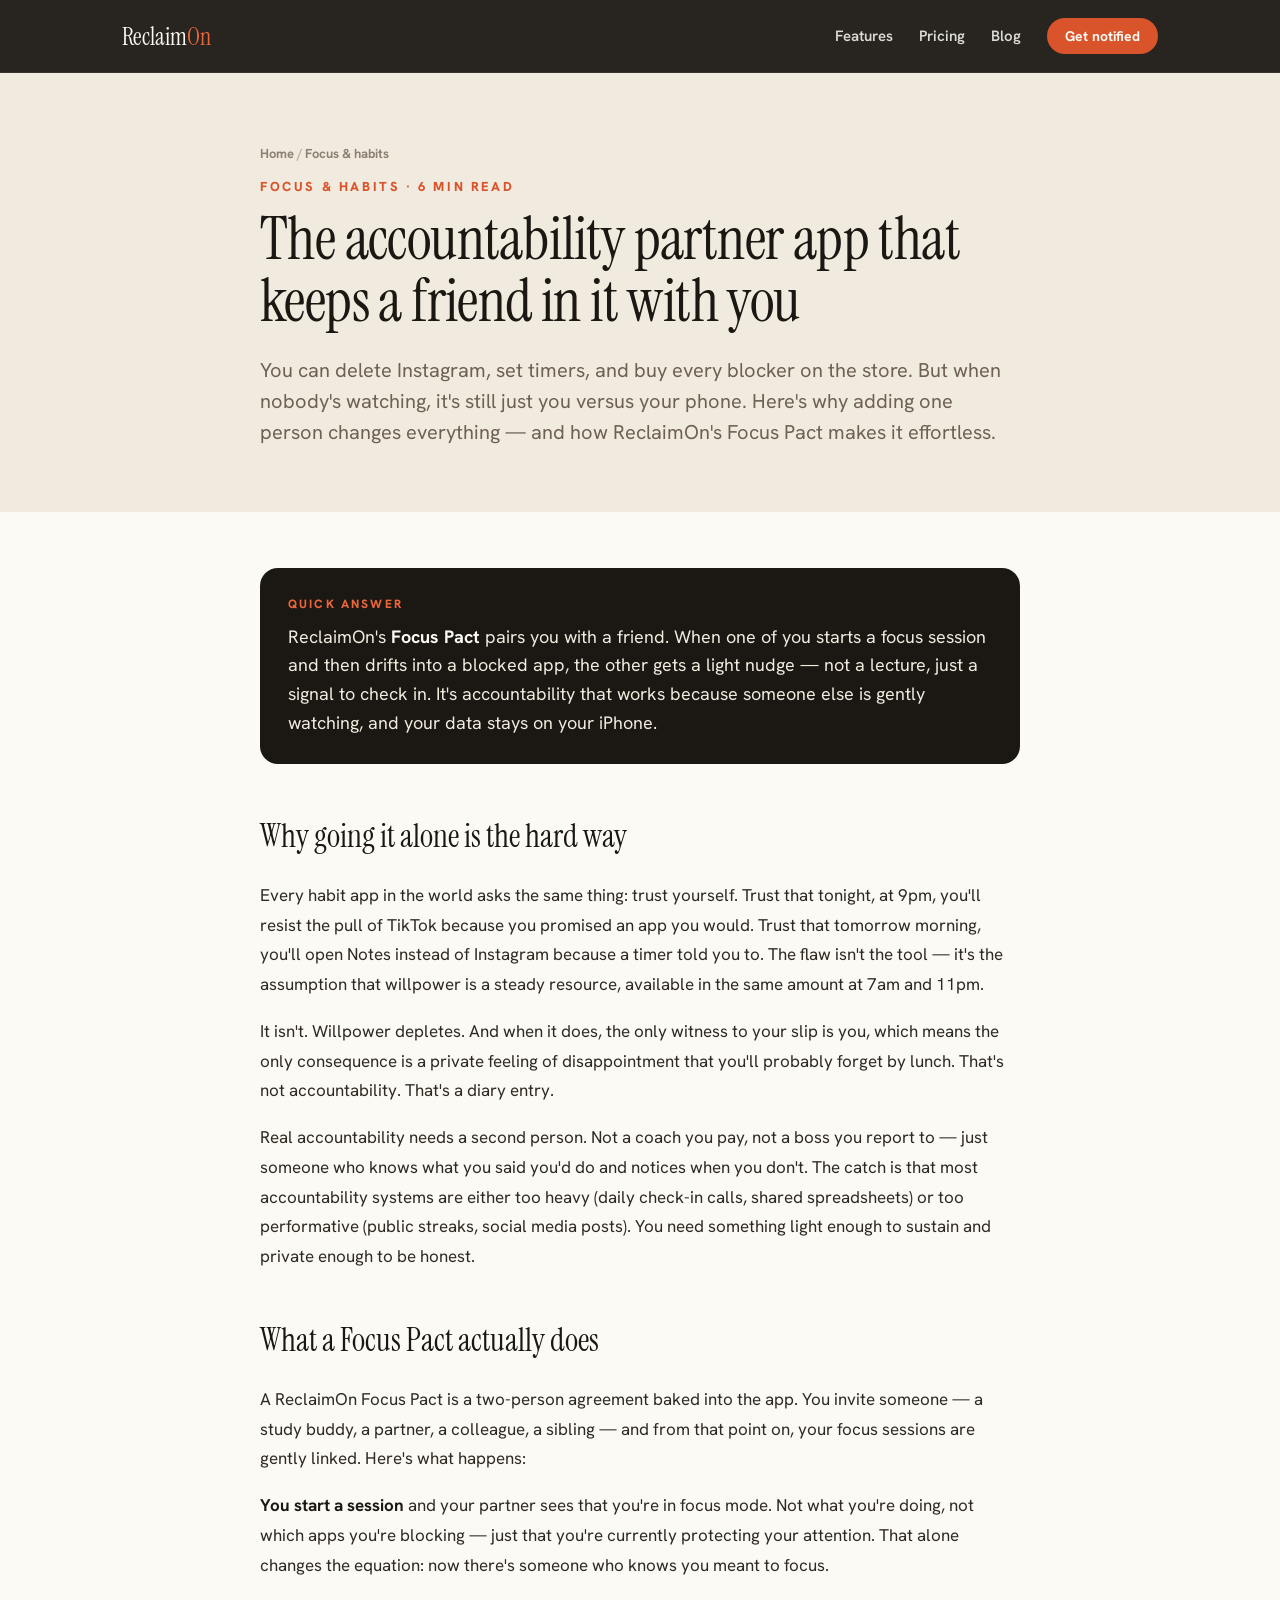
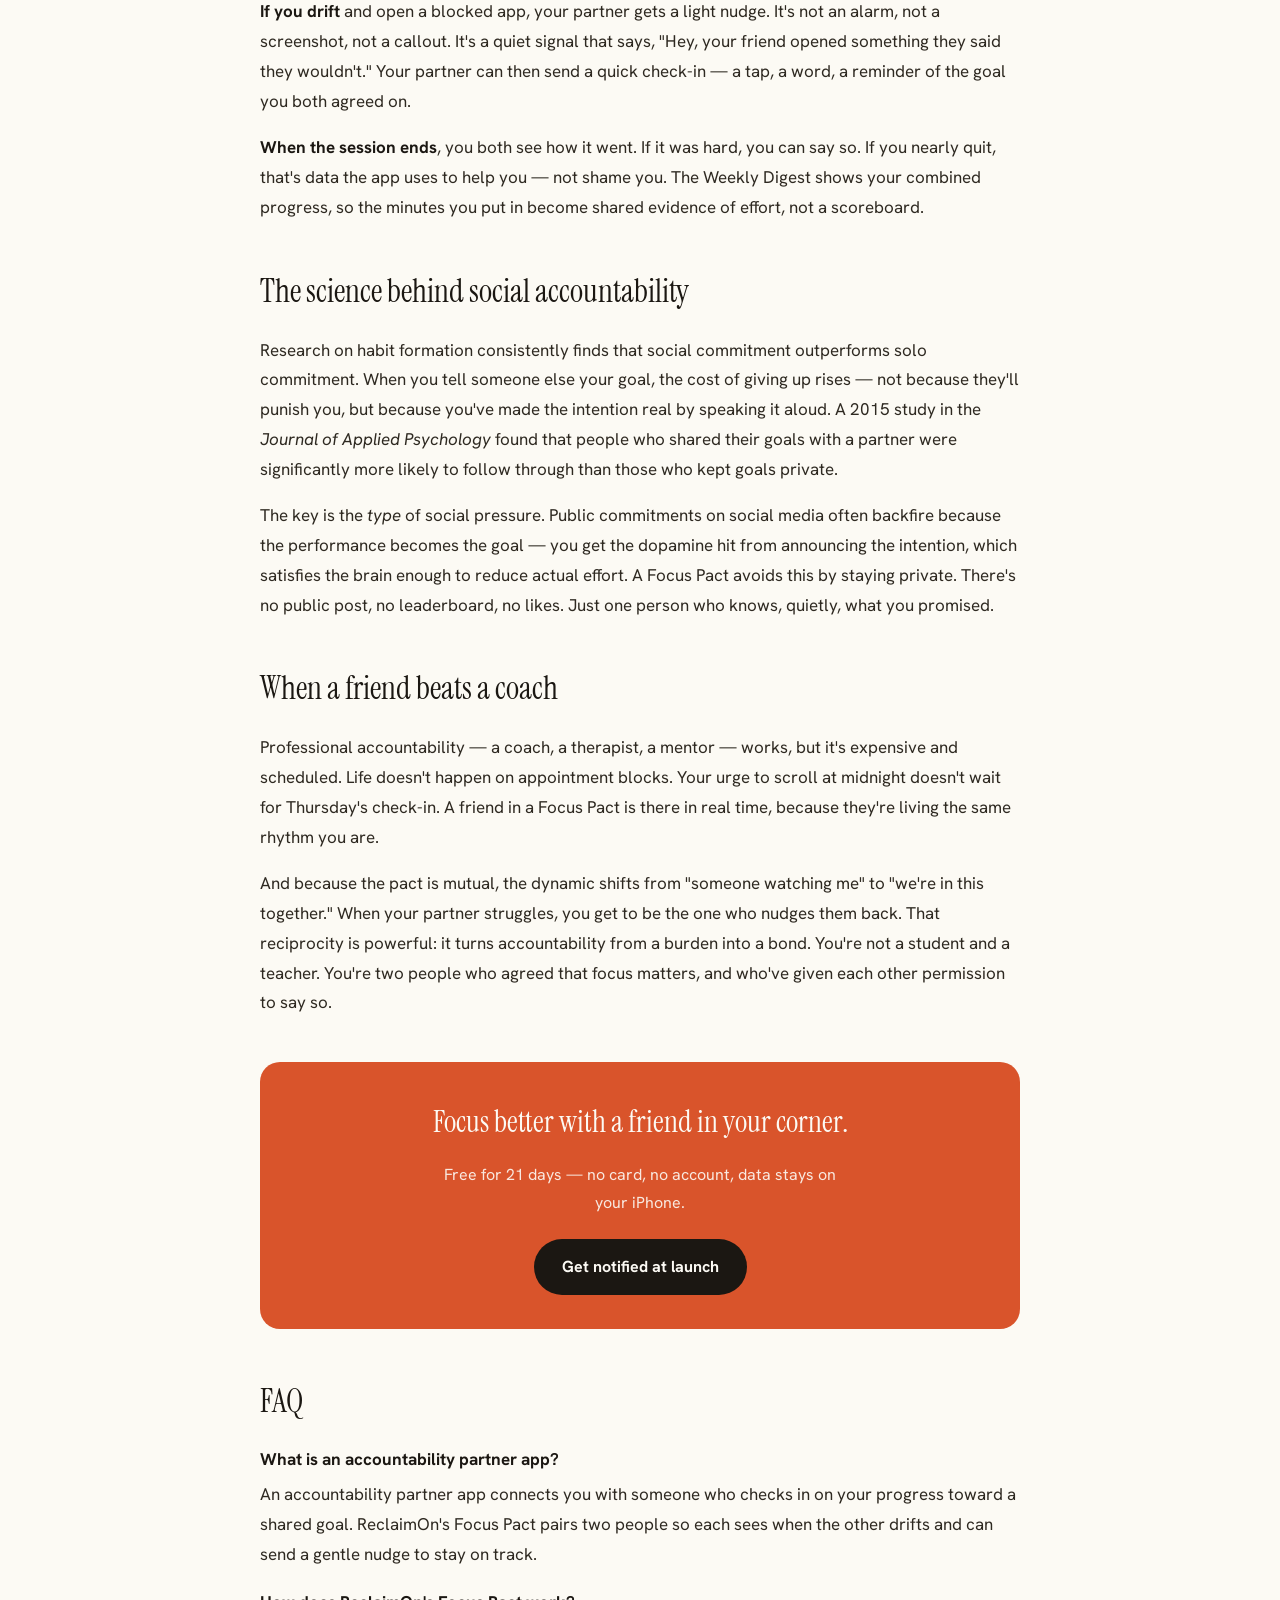
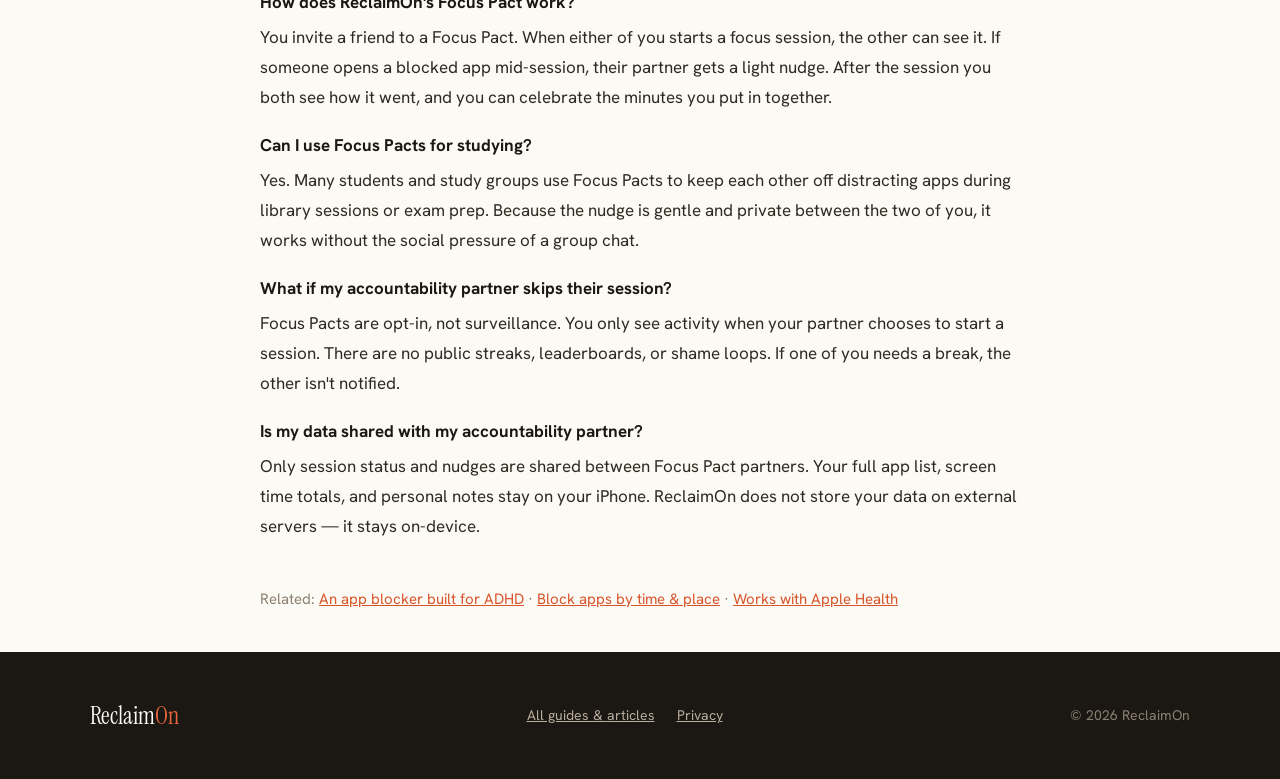
==== accountability-partner-app.html @ 222824d2 "Add accountability article to sitemap" ====
<!doctype html>
<html lang="en">
<head>
<meta charset="utf-8">
<meta name="viewport" content="width=device-width, initial-scale=1">
<meta name="theme-color" content="#D9542B">
<link rel="icon" type="image/png" href="favicon.png">
<meta property="og:image" content="https://www.reclaimon.com/og-image.jpg">
<meta name="twitter:image" content="https://www.reclaimon.com/og-image.jpg">
<title>The Accountability Partner App That Keeps a Friend in It With You | ReclaimOn</title>
<meta name="description" content="Focus Pacts pair you with a friend for real accountability. When one drifts, the other gets a nudge. No judgment, no streaks — just mutual progress that sticks.">
<meta name="keywords" content="accountability partner app, focus with a friend, habit accountability app, study buddy app, focus pact, social accountability">
<link rel="canonical" href="https://www.reclaimon.com/accountability-partner-app">
<meta property="og:title" content="The Accountability Partner App That Keeps a Friend in It With You">
<meta property="og:description" content="Focus Pacts pair you with a friend. When one drifts, the other gets a nudge. Accountability that actually works.">
<meta property="og:type" content="article">
<meta property="og:url" content="https://www.reclaimon.com/accountability-partner-app">
<link rel="preconnect" href="https://fonts.googleapis.com">
<link rel="preconnect" href="https://fonts.gstatic.com" crossorigin>
<link href="https://fonts.googleapis.com/css2?family=Hanken+Grotesk:wght@400;500;600;700;800&family=Instrument+Serif:ital@0;1&display=swap" rel="stylesheet">
<script type="application/ld+json">
{"@context":"https://schema.org","@type":"Article","headline":"The Accountability Partner App That Keeps a Friend in It With You","author":{"@type":"Organization","name":"Ohh Wow Labs"},"publisher":{"@type":"Organization","name":"ReclaimOn"},"datePublished":"2026-08-10","mainEntityOfPage":"https://www.reclaimon.com/accountability-partner-app"}
</script>
<script type="application/ld+json">
{"@context":"https://schema.org","@type":"FAQPage","mainEntity":[{"@type":"Question","name":"What is an accountability partner app?","acceptedAnswer":{"@type":"Answer","text":"An accountability partner app connects you with someone who checks in on your progress toward a shared goal — like studying, working out, or reducing screen time. ReclaimOn's Focus Pact pairs two people so each sees when the other drifts and can send a gentle nudge to stay on track."}},{"@type":"Question","name":"How does ReclaimOn's Focus Pact work?","acceptedAnswer":{"@type":"Answer","text":"You invite a friend, family member, or colleague to a Focus Pact. When either of you starts a focus session, the other can see it. If someone opens a blocked app mid-session, their partner gets a light nudge — not a scolding, just a signal to check in. After the session you both see how it went, and you can celebrate the minutes you put in together."}},{"@type":"Question","name":"Can I use Focus Pacts for studying?","acceptedAnswer":{"@type":"Answer","text":"Yes. Many students and study groups use Focus Pacts to keep each other off distracting apps during library sessions or exam prep. Because the nudge is gentle and private between the two of you, it works without the social pressure of a group chat or study room."}},{"@type":"Question","name":"What if my accountability partner skips their session?","acceptedAnswer":{"@type":"Answer","text":"Focus Pacts are opt-in, not surveillance. You only see activity when your partner chooses to start a session. There are no public streaks, leaderboards, or shame loops — the pact is there to help, not to police. If one of you needs a break, the other isn't notified."}},{"@type":"Question","name":"Is my data shared with my accountability partner?","acceptedAnswer":{"@type":"Answer","text":"Only session status and nudges are shared between Focus Pact partners. Your full app list, screen time totals, and personal notes stay on your iPhone. ReclaimOn does not store your data on external servers — it stays on-device."}}]}
</script>
<style>
  * { box-sizing:border-box; }
  html { scroll-behavior:smooth; }
  body { margin:0; background:#FCFAF4; font-family:"Hanken Grotesk",system-ui,sans-serif; color:#2E2921; -webkit-font-smoothing:antialiased; }
  a { color:#D9542B; }
  a:hover { color:#B23F1C; }
  ::selection { background:#D9542B; color:#FCFAF4; }
</style>
</head>
<body>
<nav style="position:sticky; top:0; z-index:50; background:rgba(27,23,18,.94); backdrop-filter:blur(12px); border-bottom:1px solid rgba(255,255,255,.08);">
  <div style="max-width:1100px; margin:0 auto; padding:18px 32px; display:flex; align-items:center; justify-content:space-between;">
    <a href="/" style="font-family:'Instrument Serif'; font-size:24px; color:#FCFAF4; text-decoration:none;">Reclaim<span style="color:#E9663C;">On</span></a>
    <div style="display:flex; align-items:center; gap:26px;">
      <a href="/#features" style="font-size:15px; font-weight:600; color:rgba(252,250,244,.85); text-decoration:none;">Features</a>
      <a href="/#pricing" style="font-size:15px; font-weight:600; color:rgba(252,250,244,.85); text-decoration:none;">Pricing</a>
      <a href="/blog" style="font-size:15px; font-weight:600; color:rgba(252,250,244,.85); text-decoration:none;">Blog</a>
      <a href="/#notify" style="padding:9px 18px; border-radius:999px; background:#D9542B; color:#FCFAF4; font-size:14px; font-weight:700; text-decoration:none; white-space:nowrap;">Get notified</a>
    </div>
  </div>
</nav>

<header style="background:#F1EBDF; padding:72px 32px 64px;">
  <div style="max-width:760px; margin:0 auto;">
    <p style="margin:0 0 16px; font-size:13px; font-weight:700;"><a href="/" style="color:#8C8073; text-decoration:none;">Home</a> <span style="color:#B8AC9C;">/</span> <span style="color:#8C8073;">Focus &amp; habits</span></p>
    <p style="margin:0 0 14px; font-size:13px; font-weight:800; letter-spacing:.2em; text-transform:uppercase; color:#D9542B;">Focus &amp; habits · 6 min read</p>
    <h1 style="margin:0; font-family:'Instrument Serif'; font-weight:400; font-size:clamp(36px,5.5vw,60px); line-height:1.03; letter-spacing:-.01em; color:#1B1712;">The accountability partner app that keeps a friend in it with you</h1>
    <p style="margin:22px 0 0; font-size:20px; line-height:1.55; color:#6d6154;">You can delete Instagram, set timers, and buy every blocker on the store. But when nobody's watching, it's still just you versus your phone. Here's why adding one person changes everything — and how ReclaimOn's Focus Pact makes it effortless.</p>
  </div>
</header>

<main style="padding:56px 32px 40px;">
  <article style="max-width:760px; margin:0 auto; font-size:17px; line-height:1.75;">

    <div style="background:#1B1712; border-radius:18px; padding:26px 28px; margin-bottom:44px;">
      <p style="margin:0 0 8px; font-size:12px; font-weight:800; letter-spacing:.18em; text-transform:uppercase; color:#E9663C;">Quick answer</p>
      <p style="margin:0; font-size:18px; line-height:1.6; color:#F1EBDF;">ReclaimOn's <strong style="color:#FCFAF4;">Focus Pact</strong> pairs you with a friend. When one of you starts a focus session and then drifts into a blocked app, the other gets a light nudge — not a lecture, just a signal to check in. It's accountability that works because someone else is gently watching, and your data stays on your iPhone.</p>
    </div>

    <h2 style="font-family:'Instrument Serif'; font-weight:400; font-size:32px; margin:8px 0 12px; color:#1B1712;">Why going it alone is the hard way</h2>
    <p>Every habit app in the world asks the same thing: trust yourself. Trust that tonight, at 9pm, you'll resist the pull of TikTok because you promised an app you would. Trust that tomorrow morning, you'll open Notes instead of Instagram because a timer told you to. The flaw isn't the tool — it's the assumption that willpower is a steady resource, available in the same amount at 7am and 11pm.</p>
    <p>It isn't. Willpower depletes. And when it does, the only witness to your slip is you, which means the only consequence is a private feeling of disappointment that you'll probably forget by lunch. That's not accountability. That's a diary entry.</p>
    <p>Real accountability needs a second person. Not a coach you pay, not a boss you report to — just someone who knows what you said you'd do and notices when you don't. The catch is that most accountability systems are either too heavy (daily check-in calls, shared spreadsheets) or too performative (public streaks, social media posts). You need something light enough to sustain and private enough to be honest.</p>

    <h2 style="font-family:'Instrument Serif'; font-weight:400; font-size:32px; margin:40px 0 12px; color:#1B1712;">What a Focus Pact actually does</h2>
    <p>A ReclaimOn Focus Pact is a two-person agreement baked into the app. You invite someone — a study buddy, a partner, a colleague, a sibling — and from that point on, your focus sessions are gently linked. Here's what happens:</p>
    <p><strong style="color:#1B1712;">You start a session</strong> and your partner sees that you're in focus mode. Not what you're doing, not which apps you're blocking — just that you're currently protecting your attention. That alone changes the equation: now there's someone who knows you meant to focus.</p>
    <p><strong style="color:#1B1712;">If you drift</strong> and open a blocked app, your partner gets a light nudge. It's not an alarm, not a screenshot, not a callout. It's a quiet signal that says, "Hey, your friend opened something they said they wouldn't." Your partner can then send a quick check-in — a tap, a word, a reminder of the goal you both agreed on.</p>
    <p><strong style="color:#1B1712;">When the session ends</strong>, you both see how it went. If it was hard, you can say so. If you nearly quit, that's data the app uses to help you — not shame you. The Weekly Digest shows your combined progress, so the minutes you put in become shared evidence of effort, not a scoreboard.</p>

    <h2 style="font-family:'Instrument Serif'; font-weight:400; font-size:32px; margin:40px 0 12px; color:#1B1712;">The science behind social accountability</h2>
    <p>Research on habit formation consistently finds that social commitment outperforms solo commitment. When you tell someone else your goal, the cost of giving up rises — not because they'll punish you, but because you've made the intention real by speaking it aloud. A 2015 study in the <em>Journal of Applied Psychology</em> found that people who shared their goals with a partner were significantly more likely to follow through than those who kept goals private.</p>
    <p>The key is the <em>type</em> of social pressure. Public commitments on social media often backfire because the performance becomes the goal — you get the dopamine hit from announcing the intention, which satisfies the brain enough to reduce actual effort. A Focus Pact avoids this by staying private. There's no public post, no leaderboard, no likes. Just one person who knows, quietly, what you promised.</p>

    <h2 style="font-family:'Instrument Serif'; font-weight:400; font-size:32px; margin:40px 0 12px; color:#1B1712;">When a friend beats a coach</h2>
    <p>Professional accountability — a coach, a therapist, a mentor — works, but it's expensive and scheduled. Life doesn't happen on appointment blocks. Your urge to scroll at midnight doesn't wait for Thursday's check-in. A friend in a Focus Pact is there in real time, because they're living the same rhythm you are.</p>
    <p>And because the pact is mutual, the dynamic shifts from "someone watching me" to "we're in this together." When your partner struggles, you get to be the one who nudges them back. That reciprocity is powerful: it turns accountability from a burden into a bond. You're not a student and a teacher. You're two people who agreed that focus matters, and who've given each other permission to say so.</p>

    <div style="background:#D9542B; border-radius:20px; padding:34px; text-align:center; margin:44px 0;">
      <h3 style="margin:0; font-family:'Instrument Serif'; font-weight:400; font-size:30px; color:#FCFAF4;">Focus better with a friend in your corner.</h3>
      <p style="margin:12px auto 22px; font-size:16px; color:rgba(252,250,244,.9); max-width:44ch;">Free for 21 days — no card, no account, data stays on your iPhone.</p>
      <a href="/#notify" style="display:inline-flex; padding:14px 28px; border-radius:999px; background:#1B1712; color:#FCFAF4; font-size:16px; font-weight:700; text-decoration:none; white-space:nowrap;">Get notified at launch</a>
    </div>

    <h2 style="font-family:'Instrument Serif'; font-weight:400; font-size:32px; margin:40px 0 16px; color:#1B1712;">FAQ</h2>
    <p style="margin:0 0 6px;"><strong style="color:#1B1712;">What is an accountability partner app?</strong></p>
    <p style="margin:0 0 18px;">An accountability partner app connects you with someone who checks in on your progress toward a shared goal. ReclaimOn's Focus Pact pairs two people so each sees when the other drifts and can send a gentle nudge to stay on track.</p>
    <p style="margin:0 0 6px;"><strong style="color:#1B1712;">How does ReclaimOn's Focus Pact work?</strong></p>
    <p style="margin:0 0 18px;">You invite a friend to a Focus Pact. When either of you starts a focus session, the other can see it. If someone opens a blocked app mid-session, their partner gets a light nudge. After the session you both see how it went, and you can celebrate the minutes you put in together.</p>
    <p style="margin:0 0 6px;"><strong style="color:#1B1712;">Can I use Focus Pacts for studying?</strong></p>
    <p style="margin:0 0 18px;">Yes. Many students and study groups use Focus Pacts to keep each other off distracting apps during library sessions or exam prep. Because the nudge is gentle and private between the two of you, it works without the social pressure of a group chat.</p>
    <p style="margin:0 0 6px;"><strong style="color:#1B1712;">What if my accountability partner skips their session?</strong></p>
    <p style="margin:0 0 18px;">Focus Pacts are opt-in, not surveillance. You only see activity when your partner chooses to start a session. There are no public streaks, leaderboards, or shame loops. If one of you needs a break, the other isn't notified.</p>
    <p style="margin:0 0 6px;"><strong style="color:#1B1712;">Is my data shared with my accountability partner?</strong></p>
    <p style="margin:0;">Only session status and nudges are shared between Focus Pact partners. Your full app list, screen time totals, and personal notes stay on your iPhone. ReclaimOn does not store your data on external servers — it stays on-device.</p>

    <p style="margin:44px 0 0; font-size:15px; color:#8C8073;">Related: <a href="/app-blocker-for-adhd">An app blocker built for ADHD</a> · <a href="/how-to-block-apps-iphone-time-place">Block apps by time &amp; place</a> · <a href="/screen-time-app-apple-health">Works with Apple Health</a></p>
  </article>
</main>

<footer style="background:#1B1712; padding:48px 32px;">
  <div style="max-width:1100px; margin:0 auto; display:flex; flex-wrap:wrap; justify-content:space-between; gap:16px; align-items:center;">
    <a href="/" style="font-family:'Instrument Serif'; font-size:24px; color:#FCFAF4; text-decoration:none;">Reclaim<span style="color:#E9663C;">On</span></a>
    <div style="display:flex; gap:22px; flex-wrap:wrap;">
      <a href="/blog" style="font-size:14px; color:#B8AC9C;">All guides &amp; articles</a>
      <a href="/privacy" style="font-size:14px; color:#B8AC9C;">Privacy</a>
    </div>
    <p style="margin:0; font-size:14px; color:#8C8073;">© 2026 ReclaimOn</p>
  </div>
</footer>

</body>
</html>
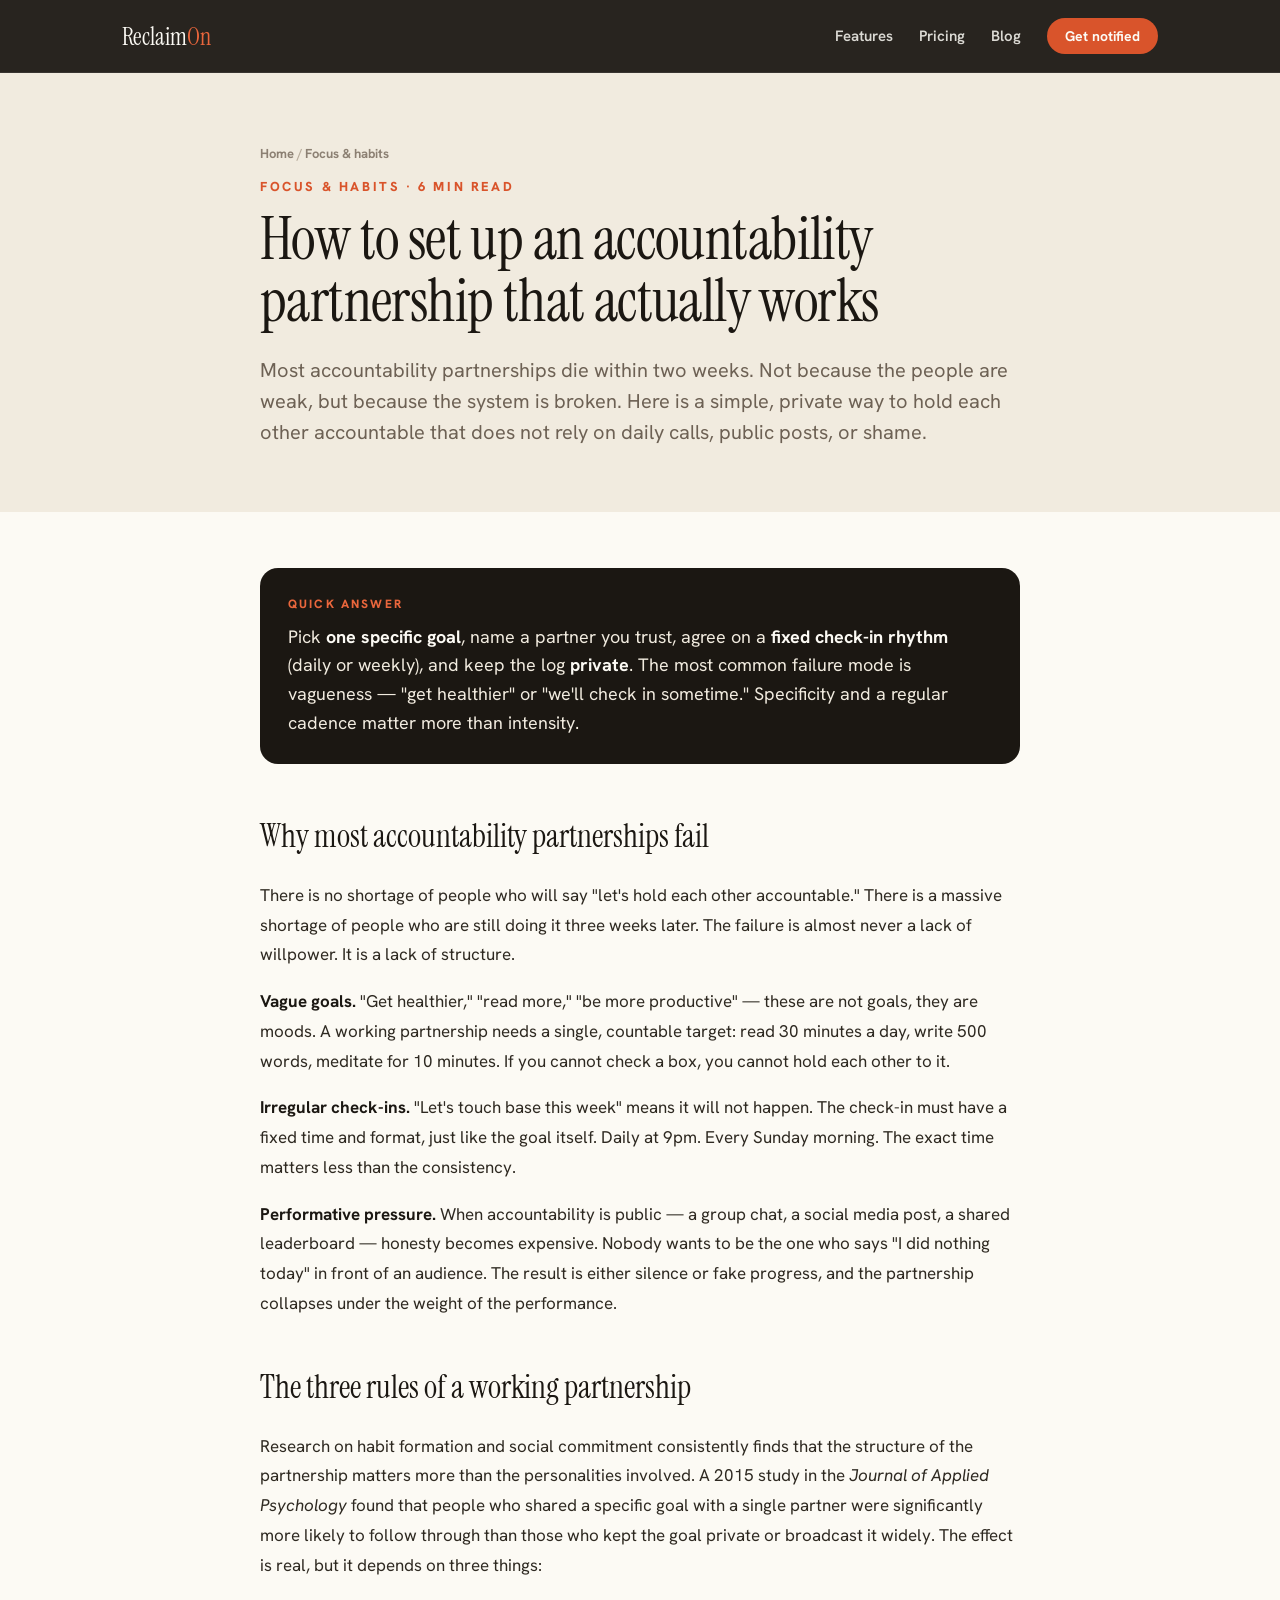
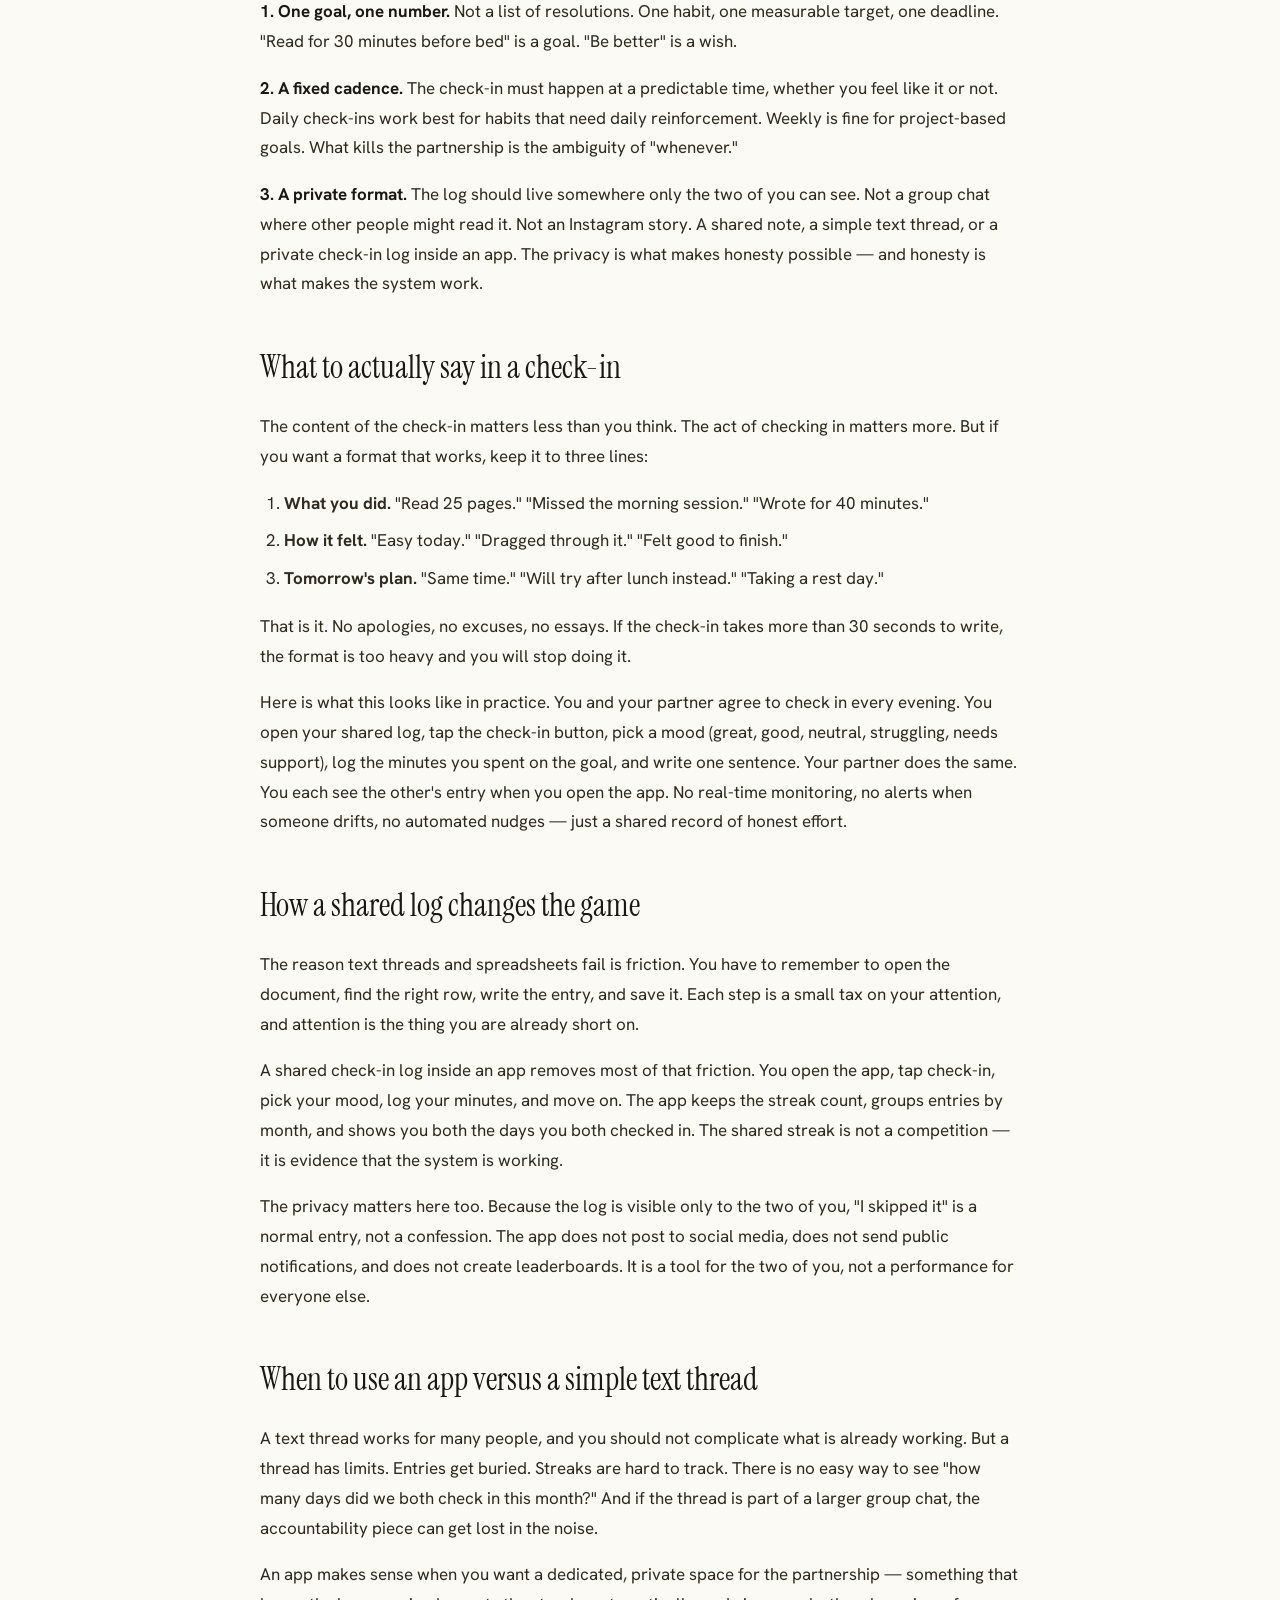
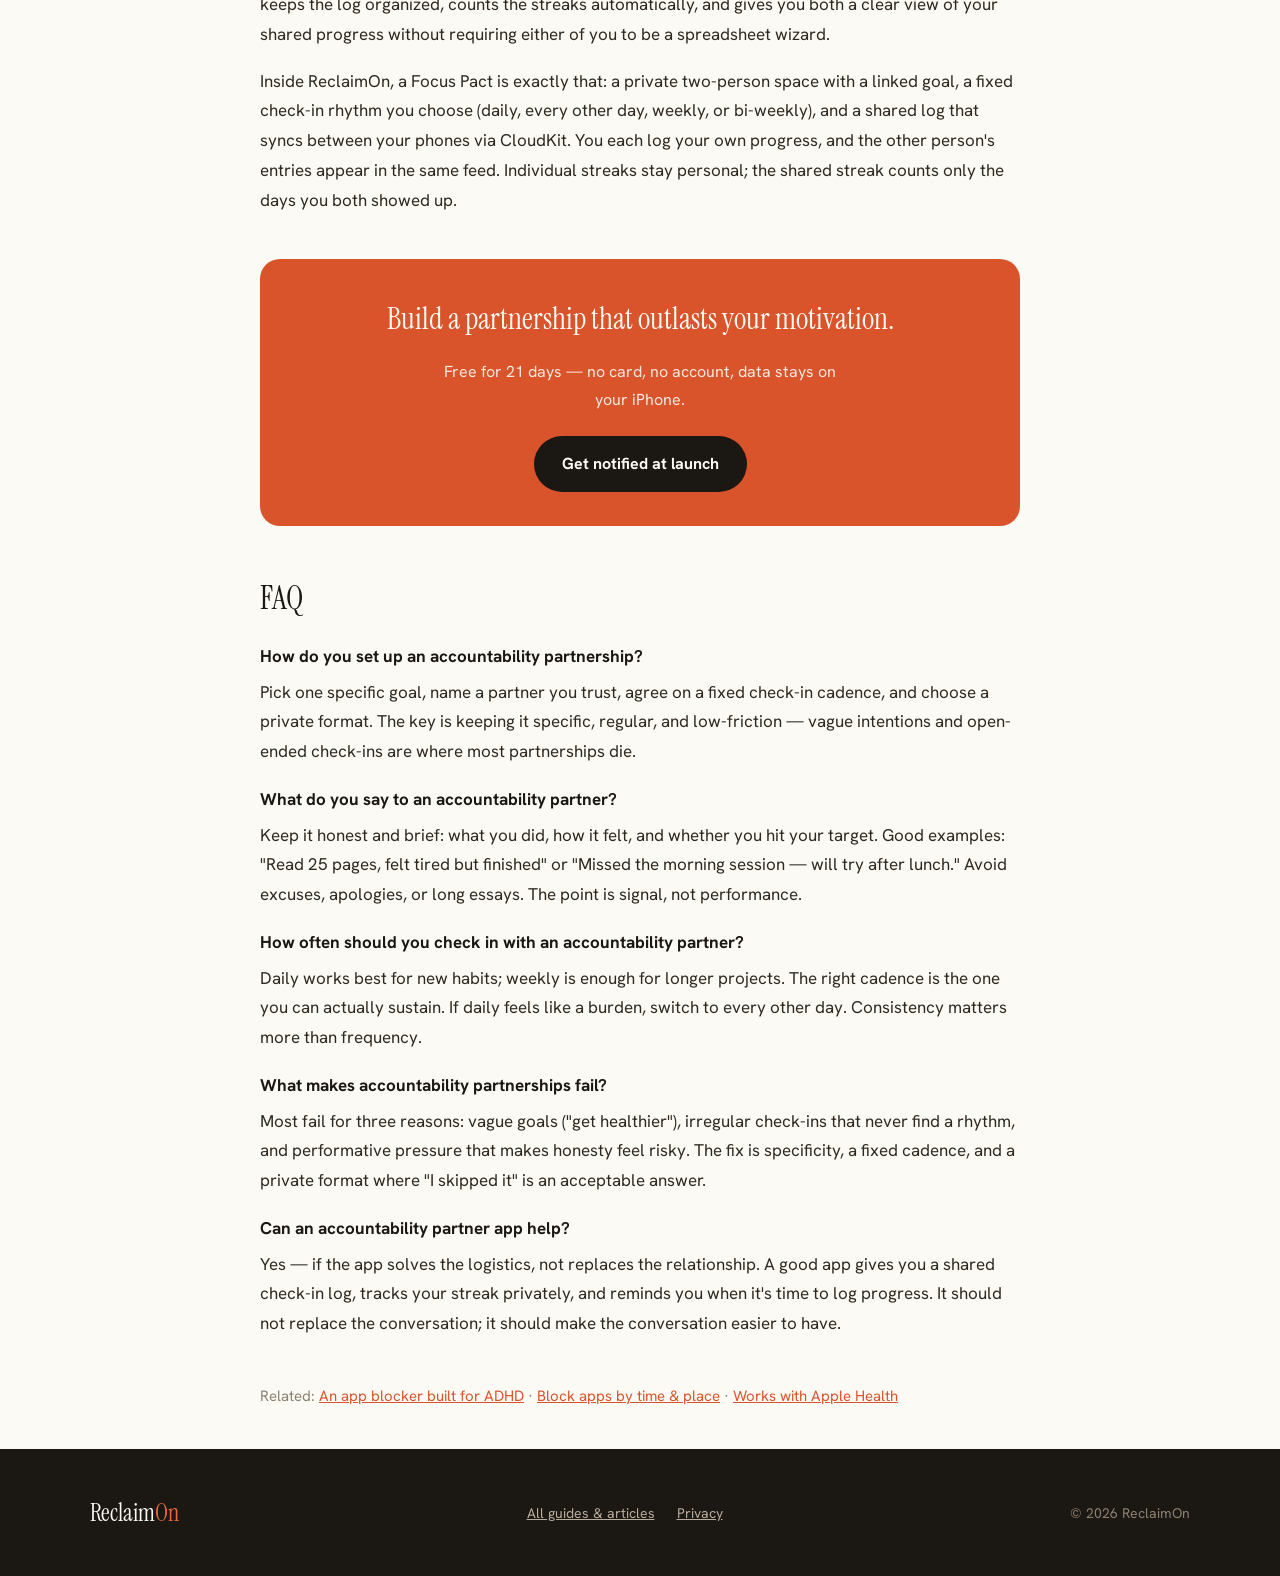
==== commit 8ce78286: "Rewrite accountability article: accurate Focus Pact copy, clear SEO angle" ====
--- a/accountability-partner-app.html
+++ b/accountability-partner-app.html
@@ -7,22 +7,22 @@
 <link rel="icon" type="image/png" href="favicon.png">
 <meta property="og:image" content="https://www.reclaimon.com/og-image.jpg">
 <meta name="twitter:image" content="https://www.reclaimon.com/og-image.jpg">
-<title>The Accountability Partner App That Keeps a Friend in It With You | ReclaimOn</title>
-<meta name="description" content="Focus Pacts pair you with a friend for real accountability. When one drifts, the other gets a nudge. No judgment, no streaks — just mutual progress that sticks.">
-<meta name="keywords" content="accountability partner app, focus with a friend, habit accountability app, study buddy app, focus pact, social accountability">
+<title>How to Set Up an Accountability Partnership That Actually Works | ReclaimOn</title>
+<meta name="description" content="Most accountability partnerships fail within two weeks. Here is a simple, private system — a fixed check-in rhythm, a shared log, and honest notes — that keeps both of you showing up.">
+<meta name="keywords" content="accountability partner app, habit accountability app, accountability partnership, how to hold a friend accountable, study buddy system, focus with a friend">
 <link rel="canonical" href="https://www.reclaimon.com/accountability-partner-app">
-<meta property="og:title" content="The Accountability Partner App That Keeps a Friend in It With You">
-<meta property="og:description" content="Focus Pacts pair you with a friend. When one drifts, the other gets a nudge. Accountability that actually works.">
+<meta property="og:title" content="How to Set Up an Accountability Partnership That Actually Works">
+<meta property="og:description" content="A simple system for holding each other accountable without awkward check-ins or shame spirals.">
 <meta property="og:type" content="article">
 <meta property="og:url" content="https://www.reclaimon.com/accountability-partner-app">
 <link rel="preconnect" href="https://fonts.googleapis.com">
 <link rel="preconnect" href="https://fonts.gstatic.com" crossorigin>
 <link href="https://fonts.googleapis.com/css2?family=Hanken+Grotesk:wght@400;500;600;700;800&family=Instrument+Serif:ital@0;1&display=swap" rel="stylesheet">
 <script type="application/ld+json">
-{"@context":"https://schema.org","@type":"Article","headline":"The Accountability Partner App That Keeps a Friend in It With You","author":{"@type":"Organization","name":"Ohh Wow Labs"},"publisher":{"@type":"Organization","name":"ReclaimOn"},"datePublished":"2026-08-10","mainEntityOfPage":"https://www.reclaimon.com/accountability-partner-app"}
+{"@context":"https://schema.org","@type":"Article","headline":"How to Set Up an Accountability Partnership That Actually Works","author":{"@type":"Organization","name":"Ohh Wow Labs"},"publisher":{"@type":"Organization","name":"ReclaimOn"},"datePublished":"2026-08-10","mainEntityOfPage":"https://www.reclaimon.com/accountability-partner-app"}
 </script>
 <script type="application/ld+json">
-{"@context":"https://schema.org","@type":"FAQPage","mainEntity":[{"@type":"Question","name":"What is an accountability partner app?","acceptedAnswer":{"@type":"Answer","text":"An accountability partner app connects you with someone who checks in on your progress toward a shared goal — like studying, working out, or reducing screen time. ReclaimOn's Focus Pact pairs two people so each sees when the other drifts and can send a gentle nudge to stay on track."}},{"@type":"Question","name":"How does ReclaimOn's Focus Pact work?","acceptedAnswer":{"@type":"Answer","text":"You invite a friend, family member, or colleague to a Focus Pact. When either of you starts a focus session, the other can see it. If someone opens a blocked app mid-session, their partner gets a light nudge — not a scolding, just a signal to check in. After the session you both see how it went, and you can celebrate the minutes you put in together."}},{"@type":"Question","name":"Can I use Focus Pacts for studying?","acceptedAnswer":{"@type":"Answer","text":"Yes. Many students and study groups use Focus Pacts to keep each other off distracting apps during library sessions or exam prep. Because the nudge is gentle and private between the two of you, it works without the social pressure of a group chat or study room."}},{"@type":"Question","name":"What if my accountability partner skips their session?","acceptedAnswer":{"@type":"Answer","text":"Focus Pacts are opt-in, not surveillance. You only see activity when your partner chooses to start a session. There are no public streaks, leaderboards, or shame loops — the pact is there to help, not to police. If one of you needs a break, the other isn't notified."}},{"@type":"Question","name":"Is my data shared with my accountability partner?","acceptedAnswer":{"@type":"Answer","text":"Only session status and nudges are shared between Focus Pact partners. Your full app list, screen time totals, and personal notes stay on your iPhone. ReclaimOn does not store your data on external servers — it stays on-device."}}]}
+{"@context":"https://schema.org","@type":"FAQPage","mainEntity":[{"@type":"Question","name":"How do you set up an accountability partnership?","acceptedAnswer":{"@type":"Answer","text":"Pick one specific goal, name a partner you trust, agree on a fixed check-in cadence (daily or weekly), and choose a private format (a shared note, a simple text thread, or an app). The key is keeping it specific, regular, and low-friction — vague intentions and open-ended check-ins are where most partnerships die."}},{"@type":"Question","name":"What do you say to an accountability partner?","acceptedAnswer":{"@type":"Answer","text":"Keep it honest and brief: what you did, how it felt, and whether you hit your target. Good examples: 'Read 25 pages, felt tired but finished the chapter' or 'Missed the morning session — will try again after lunch.' Avoid excuses, apologies, or long essays. The point is signal, not performance."}},{"@type":"Question","name":"How often should you check in with an accountability partner?","acceptedAnswer":{"@type":"Answer","text":"Daily works best for new habits; weekly is enough for longer projects. The right cadence is the one you can actually sustain. If daily feels like a burden, switch to every other day. If weekly feels too distant, add a mid-week touchpoint. Consistency matters more than frequency."}},{"@type":"Question","name":"What makes accountability partnerships fail?","acceptedAnswer":{"@type":"Answer","text":"Most fail for three reasons: vague goals ('get healthier'), irregular check-ins that never find a rhythm, and performative pressure that makes honesty feel risky. The fix is specificity (one goal, one number), a fixed cadence, and a private format where 'I skipped it' is an acceptable answer."}},{"@type":"Question","name":"Can an accountability partner app help?","acceptedAnswer":{"@type":"Answer","text":"Yes — if the app solves the logistics, not replaces the relationship. A good app gives you a shared check-in log, tracks your streak privately, and reminds you when it's time to log progress. It should not replace the conversation; it should make the conversation easier to have."}}]}
 </script>
 <style>
   * { box-sizing:border-box; }
@@ -50,8 +50,8 @@
   <div style="max-width:760px; margin:0 auto;">
     <p style="margin:0 0 16px; font-size:13px; font-weight:700;"><a href="/" style="color:#8C8073; text-decoration:none;">Home</a> <span style="color:#B8AC9C;">/</span> <span style="color:#8C8073;">Focus &amp; habits</span></p>
     <p style="margin:0 0 14px; font-size:13px; font-weight:800; letter-spacing:.2em; text-transform:uppercase; color:#D9542B;">Focus &amp; habits · 6 min read</p>
-    <h1 style="margin:0; font-family:'Instrument Serif'; font-weight:400; font-size:clamp(36px,5.5vw,60px); line-height:1.03; letter-spacing:-.01em; color:#1B1712;">The accountability partner app that keeps a friend in it with you</h1>
-    <p style="margin:22px 0 0; font-size:20px; line-height:1.55; color:#6d6154;">You can delete Instagram, set timers, and buy every blocker on the store. But when nobody's watching, it's still just you versus your phone. Here's why adding one person changes everything — and how ReclaimOn's Focus Pact makes it effortless.</p>
+    <h1 style="margin:0; font-family:'Instrument Serif'; font-weight:400; font-size:clamp(36px,5.5vw,60px); line-height:1.03; letter-spacing:-.01em; color:#1B1712;">How to set up an accountability partnership that actually works</h1>
+    <p style="margin:22px 0 0; font-size:20px; line-height:1.55; color:#6d6154;">Most accountability partnerships die within two weeks. Not because the people are weak, but because the system is broken. Here is a simple, private way to hold each other accountable that does not rely on daily calls, public posts, or shame.</p>
   </div>
 </header>
 
@@ -60,45 +60,61 @@
 
     <div style="background:#1B1712; border-radius:18px; padding:26px 28px; margin-bottom:44px;">
       <p style="margin:0 0 8px; font-size:12px; font-weight:800; letter-spacing:.18em; text-transform:uppercase; color:#E9663C;">Quick answer</p>
-      <p style="margin:0; font-size:18px; line-height:1.6; color:#F1EBDF;">ReclaimOn's <strong style="color:#FCFAF4;">Focus Pact</strong> pairs you with a friend. When one of you starts a focus session and then drifts into a blocked app, the other gets a light nudge — not a lecture, just a signal to check in. It's accountability that works because someone else is gently watching, and your data stays on your iPhone.</p>
+      <p style="margin:0; font-size:18px; line-height:1.6; color:#F1EBDF;">Pick <strong style="color:#FCFAF4;">one specific goal</strong>, name a partner you trust, agree on a <strong style="color:#FCFAF4;">fixed check-in rhythm</strong> (daily or weekly), and keep the log <strong style="color:#FCFAF4;">private</strong>. The most common failure mode is vagueness — "get healthier" or "we'll check in sometime." Specificity and a regular cadence matter more than intensity.</p>
     </div>
 
-    <h2 style="font-family:'Instrument Serif'; font-weight:400; font-size:32px; margin:8px 0 12px; color:#1B1712;">Why going it alone is the hard way</h2>
-    <p>Every habit app in the world asks the same thing: trust yourself. Trust that tonight, at 9pm, you'll resist the pull of TikTok because you promised an app you would. Trust that tomorrow morning, you'll open Notes instead of Instagram because a timer told you to. The flaw isn't the tool — it's the assumption that willpower is a steady resource, available in the same amount at 7am and 11pm.</p>
-    <p>It isn't. Willpower depletes. And when it does, the only witness to your slip is you, which means the only consequence is a private feeling of disappointment that you'll probably forget by lunch. That's not accountability. That's a diary entry.</p>
-    <p>Real accountability needs a second person. Not a coach you pay, not a boss you report to — just someone who knows what you said you'd do and notices when you don't. The catch is that most accountability systems are either too heavy (daily check-in calls, shared spreadsheets) or too performative (public streaks, social media posts). You need something light enough to sustain and private enough to be honest.</p>
+    <h2 style="font-family:'Instrument Serif'; font-weight:400; font-size:32px; margin:8px 0 12px; color:#1B1712;">Why most accountability partnerships fail</h2>
+    <p>There is no shortage of people who will say "let's hold each other accountable." There is a massive shortage of people who are still doing it three weeks later. The failure is almost never a lack of willpower. It is a lack of structure.</p>
+    <p><strong style="color:#1B1712;">Vague goals.</strong> "Get healthier," "read more," "be more productive" — these are not goals, they are moods. A working partnership needs a single, countable target: read 30 minutes a day, write 500 words, meditate for 10 minutes. If you cannot check a box, you cannot hold each other to it.</p>
+    <p><strong style="color:#1B1712;">Irregular check-ins.</strong> "Let's touch base this week" means it will not happen. The check-in must have a fixed time and format, just like the goal itself. Daily at 9pm. Every Sunday morning. The exact time matters less than the consistency.</p>
+    <p><strong style="color:#1B1712;">Performative pressure.</strong> When accountability is public — a group chat, a social media post, a shared leaderboard — honesty becomes expensive. Nobody wants to be the one who says "I did nothing today" in front of an audience. The result is either silence or fake progress, and the partnership collapses under the weight of the performance.</p>
 
-    <h2 style="font-family:'Instrument Serif'; font-weight:400; font-size:32px; margin:40px 0 12px; color:#1B1712;">What a Focus Pact actually does</h2>
-    <p>A ReclaimOn Focus Pact is a two-person agreement baked into the app. You invite someone — a study buddy, a partner, a colleague, a sibling — and from that point on, your focus sessions are gently linked. Here's what happens:</p>
-    <p><strong style="color:#1B1712;">You start a session</strong> and your partner sees that you're in focus mode. Not what you're doing, not which apps you're blocking — just that you're currently protecting your attention. That alone changes the equation: now there's someone who knows you meant to focus.</p>
-    <p><strong style="color:#1B1712;">If you drift</strong> and open a blocked app, your partner gets a light nudge. It's not an alarm, not a screenshot, not a callout. It's a quiet signal that says, "Hey, your friend opened something they said they wouldn't." Your partner can then send a quick check-in — a tap, a word, a reminder of the goal you both agreed on.</p>
-    <p><strong style="color:#1B1712;">When the session ends</strong>, you both see how it went. If it was hard, you can say so. If you nearly quit, that's data the app uses to help you — not shame you. The Weekly Digest shows your combined progress, so the minutes you put in become shared evidence of effort, not a scoreboard.</p>
+    <h2 style="font-family:'Instrument Serif'; font-weight:400; font-size:32px; margin:40px 0 12px; color:#1B1712;">The three rules of a working partnership</h2>
+    <p>Research on habit formation and social commitment consistently finds that the structure of the partnership matters more than the personalities involved. A 2015 study in the <em>Journal of Applied Psychology</em> found that people who shared a specific goal with a single partner were significantly more likely to follow through than those who kept the goal private or broadcast it widely. The effect is real, but it depends on three things:</p>
 
-    <h2 style="font-family:'Instrument Serif'; font-weight:400; font-size:32px; margin:40px 0 12px; color:#1B1712;">The science behind social accountability</h2>
-    <p>Research on habit formation consistently finds that social commitment outperforms solo commitment. When you tell someone else your goal, the cost of giving up rises — not because they'll punish you, but because you've made the intention real by speaking it aloud. A 2015 study in the <em>Journal of Applied Psychology</em> found that people who shared their goals with a partner were significantly more likely to follow through than those who kept goals private.</p>
-    <p>The key is the <em>type</em> of social pressure. Public commitments on social media often backfire because the performance becomes the goal — you get the dopamine hit from announcing the intention, which satisfies the brain enough to reduce actual effort. A Focus Pact avoids this by staying private. There's no public post, no leaderboard, no likes. Just one person who knows, quietly, what you promised.</p>
+    <p><strong style="color:#1B1712;">1. One goal, one number.</strong> Not a list of resolutions. One habit, one measurable target, one deadline. "Read for 30 minutes before bed" is a goal. "Be better" is a wish.</p>
 
-    <h2 style="font-family:'Instrument Serif'; font-weight:400; font-size:32px; margin:40px 0 12px; color:#1B1712;">When a friend beats a coach</h2>
-    <p>Professional accountability — a coach, a therapist, a mentor — works, but it's expensive and scheduled. Life doesn't happen on appointment blocks. Your urge to scroll at midnight doesn't wait for Thursday's check-in. A friend in a Focus Pact is there in real time, because they're living the same rhythm you are.</p>
-    <p>And because the pact is mutual, the dynamic shifts from "someone watching me" to "we're in this together." When your partner struggles, you get to be the one who nudges them back. That reciprocity is powerful: it turns accountability from a burden into a bond. You're not a student and a teacher. You're two people who agreed that focus matters, and who've given each other permission to say so.</p>
+    <p><strong style="color:#1B1712;">2. A fixed cadence.</strong> The check-in must happen at a predictable time, whether you feel like it or not. Daily check-ins work best for habits that need daily reinforcement. Weekly is fine for project-based goals. What kills the partnership is the ambiguity of "whenever."</p>
+
+    <p><strong style="color:#1B1712;">3. A private format.</strong> The log should live somewhere only the two of you can see. Not a group chat where other people might read it. Not an Instagram story. A shared note, a simple text thread, or a private check-in log inside an app. The privacy is what makes honesty possible — and honesty is what makes the system work.</p>
+
+    <h2 style="font-family:'Instrument Serif'; font-weight:400; font-size:32px; margin:40px 0 12px; color:#1B1712;">What to actually say in a check-in</h2>
+    <p>The content of the check-in matters less than you think. The act of checking in matters more. But if you want a format that works, keep it to three lines:</p>
+    <ol style="margin:0 0 18px; padding-left:24px;">
+      <li style="margin-bottom:8px;"><strong>What you did.</strong> "Read 25 pages." "Missed the morning session." "Wrote for 40 minutes."</li>
+      <li style="margin-bottom:8px;"><strong>How it felt.</strong> "Easy today." "Dragged through it." "Felt good to finish."</li>
+      <li style="margin-bottom:8px;"><strong>Tomorrow's plan.</strong> "Same time." "Will try after lunch instead." "Taking a rest day."</li>
+    </ol>
+    <p>That is it. No apologies, no excuses, no essays. If the check-in takes more than 30 seconds to write, the format is too heavy and you will stop doing it.</p>
+    <p>Here is what this looks like in practice. You and your partner agree to check in every evening. You open your shared log, tap the check-in button, pick a mood (great, good, neutral, struggling, needs support), log the minutes you spent on the goal, and write one sentence. Your partner does the same. You each see the other's entry when you open the app. No real-time monitoring, no alerts when someone drifts, no automated nudges — just a shared record of honest effort.</p>
+
+    <h2 style="font-family:'Instrument Serif'; font-weight:400; font-size:32px; margin:40px 0 12px; color:#1B1712;">How a shared log changes the game</h2>
+    <p>The reason text threads and spreadsheets fail is friction. You have to remember to open the document, find the right row, write the entry, and save it. Each step is a small tax on your attention, and attention is the thing you are already short on.</p>
+    <p>A shared check-in log inside an app removes most of that friction. You open the app, tap check-in, pick your mood, log your minutes, and move on. The app keeps the streak count, groups entries by month, and shows you both the days you both checked in. The shared streak is not a competition — it is evidence that the system is working.</p>
+    <p>The privacy matters here too. Because the log is visible only to the two of you, "I skipped it" is a normal entry, not a confession. The app does not post to social media, does not send public notifications, and does not create leaderboards. It is a tool for the two of you, not a performance for everyone else.</p>
+
+    <h2 style="font-family:'Instrument Serif'; font-weight:400; font-size:32px; margin:40px 0 12px; color:#1B1712;">When to use an app versus a simple text thread</h2>
+    <p>A text thread works for many people, and you should not complicate what is already working. But a thread has limits. Entries get buried. Streaks are hard to track. There is no easy way to see "how many days did we both check in this month?" And if the thread is part of a larger group chat, the accountability piece can get lost in the noise.</p>
+    <p>An app makes sense when you want a dedicated, private space for the partnership — something that keeps the log organized, counts the streaks automatically, and gives you both a clear view of your shared progress without requiring either of you to be a spreadsheet wizard.</p>
+    <p>Inside ReclaimOn, a Focus Pact is exactly that: a private two-person space with a linked goal, a fixed check-in rhythm you choose (daily, every other day, weekly, or bi-weekly), and a shared log that syncs between your phones via CloudKit. You each log your own progress, and the other person's entries appear in the same feed. Individual streaks stay personal; the shared streak counts only the days you both showed up.</p>
 
     <div style="background:#D9542B; border-radius:20px; padding:34px; text-align:center; margin:44px 0;">
-      <h3 style="margin:0; font-family:'Instrument Serif'; font-weight:400; font-size:30px; color:#FCFAF4;">Focus better with a friend in your corner.</h3>
+      <h3 style="margin:0; font-family:'Instrument Serif'; font-weight:400; font-size:30px; color:#FCFAF4;">Build a partnership that outlasts your motivation.</h3>
       <p style="margin:12px auto 22px; font-size:16px; color:rgba(252,250,244,.9); max-width:44ch;">Free for 21 days — no card, no account, data stays on your iPhone.</p>
       <a href="/#notify" style="display:inline-flex; padding:14px 28px; border-radius:999px; background:#1B1712; color:#FCFAF4; font-size:16px; font-weight:700; text-decoration:none; white-space:nowrap;">Get notified at launch</a>
     </div>
 
     <h2 style="font-family:'Instrument Serif'; font-weight:400; font-size:32px; margin:40px 0 16px; color:#1B1712;">FAQ</h2>
-    <p style="margin:0 0 6px;"><strong style="color:#1B1712;">What is an accountability partner app?</strong></p>
-    <p style="margin:0 0 18px;">An accountability partner app connects you with someone who checks in on your progress toward a shared goal. ReclaimOn's Focus Pact pairs two people so each sees when the other drifts and can send a gentle nudge to stay on track.</p>
-    <p style="margin:0 0 6px;"><strong style="color:#1B1712;">How does ReclaimOn's Focus Pact work?</strong></p>
-    <p style="margin:0 0 18px;">You invite a friend to a Focus Pact. When either of you starts a focus session, the other can see it. If someone opens a blocked app mid-session, their partner gets a light nudge. After the session you both see how it went, and you can celebrate the minutes you put in together.</p>
-    <p style="margin:0 0 6px;"><strong style="color:#1B1712;">Can I use Focus Pacts for studying?</strong></p>
-    <p style="margin:0 0 18px;">Yes. Many students and study groups use Focus Pacts to keep each other off distracting apps during library sessions or exam prep. Because the nudge is gentle and private between the two of you, it works without the social pressure of a group chat.</p>
-    <p style="margin:0 0 6px;"><strong style="color:#1B1712;">What if my accountability partner skips their session?</strong></p>
-    <p style="margin:0 0 18px;">Focus Pacts are opt-in, not surveillance. You only see activity when your partner chooses to start a session. There are no public streaks, leaderboards, or shame loops. If one of you needs a break, the other isn't notified.</p>
-    <p style="margin:0 0 6px;"><strong style="color:#1B1712;">Is my data shared with my accountability partner?</strong></p>
-    <p style="margin:0;">Only session status and nudges are shared between Focus Pact partners. Your full app list, screen time totals, and personal notes stay on your iPhone. ReclaimOn does not store your data on external servers — it stays on-device.</p>
+    <p style="margin:0 0 6px;"><strong style="color:#1B1712;">How do you set up an accountability partnership?</strong></p>
+    <p style="margin:0 0 18px;">Pick one specific goal, name a partner you trust, agree on a fixed check-in cadence, and choose a private format. The key is keeping it specific, regular, and low-friction — vague intentions and open-ended check-ins are where most partnerships die.</p>
+    <p style="margin:0 0 6px;"><strong style="color:#1B1712;">What do you say to an accountability partner?</strong></p>
+    <p style="margin:0 0 18px;">Keep it honest and brief: what you did, how it felt, and whether you hit your target. Good examples: "Read 25 pages, felt tired but finished" or "Missed the morning session — will try after lunch." Avoid excuses, apologies, or long essays. The point is signal, not performance.</p>
+    <p style="margin:0 0 6px;"><strong style="color:#1B1712;">How often should you check in with an accountability partner?</strong></p>
+    <p style="margin:0 0 18px;">Daily works best for new habits; weekly is enough for longer projects. The right cadence is the one you can actually sustain. If daily feels like a burden, switch to every other day. Consistency matters more than frequency.</p>
+    <p style="margin:0 0 6px;"><strong style="color:#1B1712;">What makes accountability partnerships fail?</strong></p>
+    <p style="margin:0 0 18px;">Most fail for three reasons: vague goals ("get healthier"), irregular check-ins that never find a rhythm, and performative pressure that makes honesty feel risky. The fix is specificity, a fixed cadence, and a private format where "I skipped it" is an acceptable answer.</p>
+    <p style="margin:0 0 6px;"><strong style="color:#1B1712;">Can an accountability partner app help?</strong></p>
+    <p style="margin:0;">Yes — if the app solves the logistics, not replaces the relationship. A good app gives you a shared check-in log, tracks your streak privately, and reminds you when it's time to log progress. It should not replace the conversation; it should make the conversation easier to have.</p>
 
     <p style="margin:44px 0 0; font-size:15px; color:#8C8073;">Related: <a href="/app-blocker-for-adhd">An app blocker built for ADHD</a> · <a href="/how-to-block-apps-iphone-time-place">Block apps by time &amp; place</a> · <a href="/screen-time-app-apple-health">Works with Apple Health</a></p>
   </article>
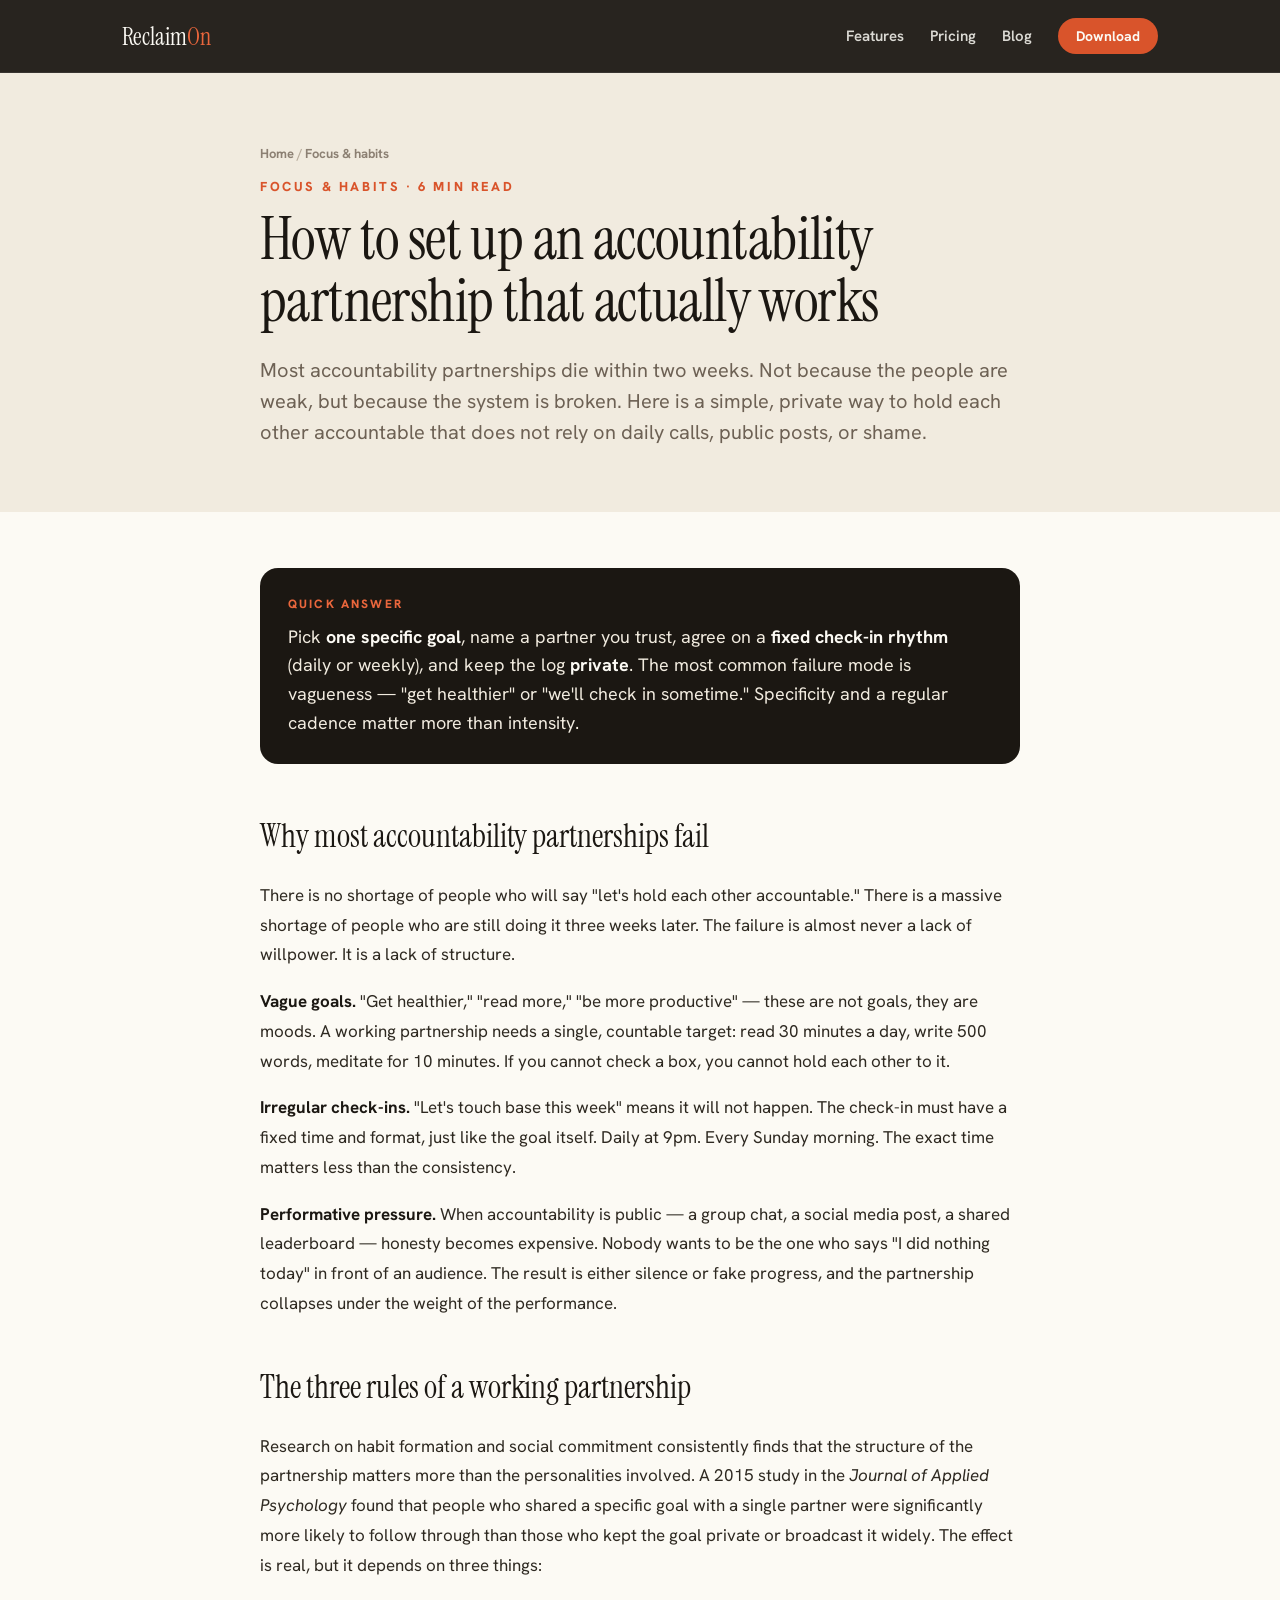
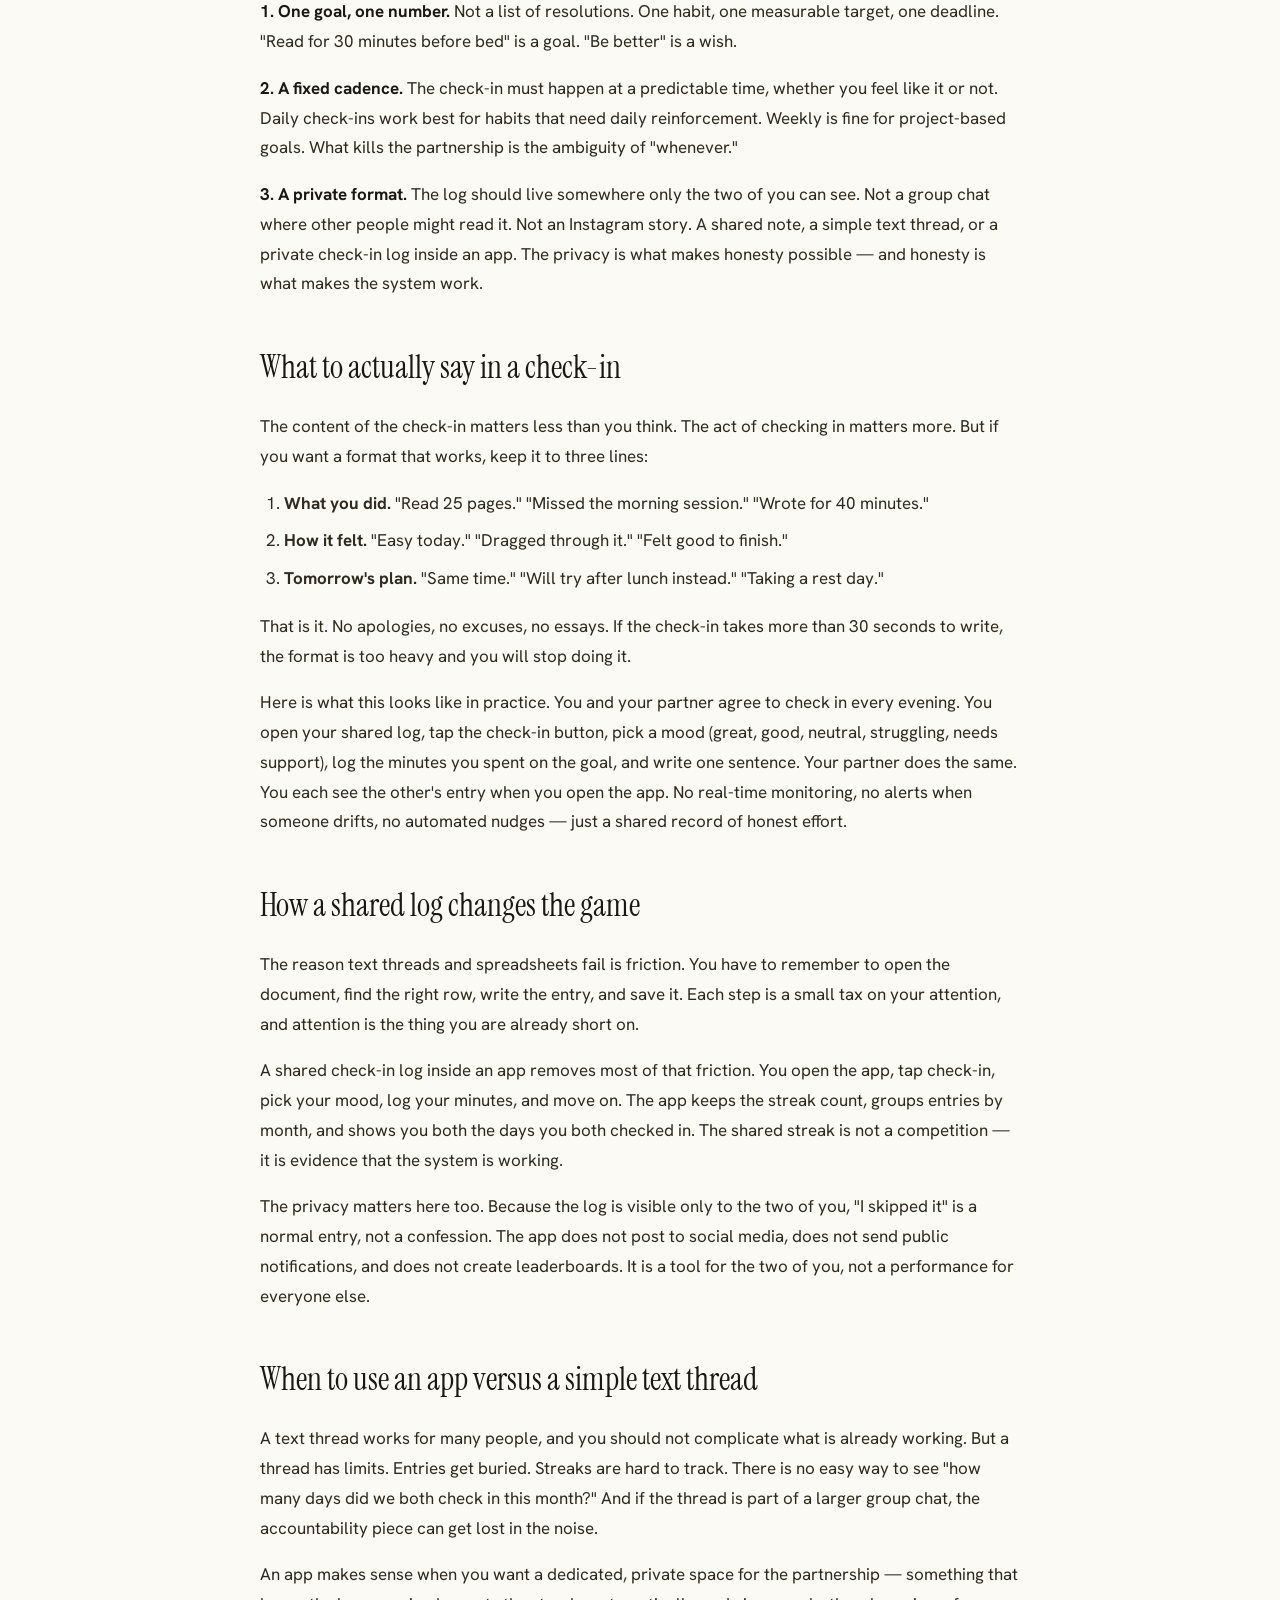
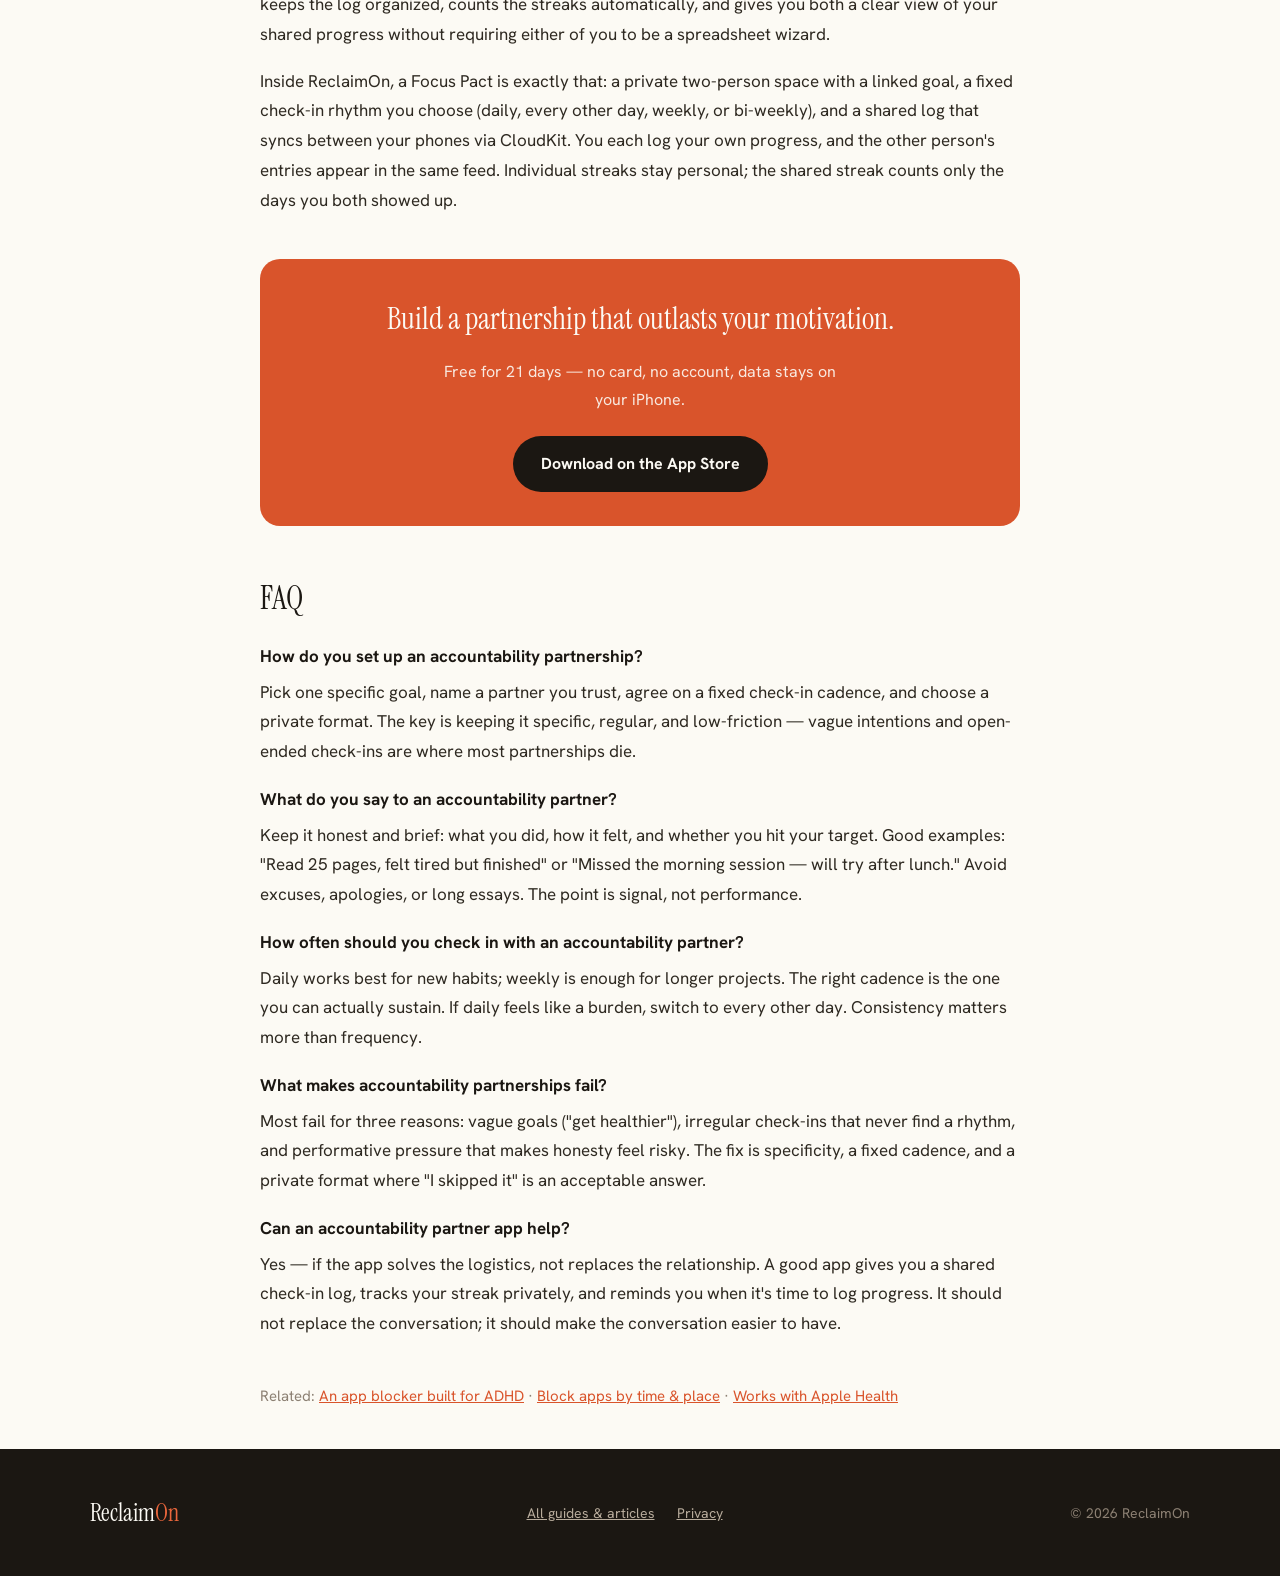
==== commit 93196056: "App Store launch: swap notify CTAs for download links across all pages" ====
--- a/accountability-partner-app.html
+++ b/accountability-partner-app.html
@@ -41,7 +41,7 @@
       <a href="/#features" style="font-size:15px; font-weight:600; color:rgba(252,250,244,.85); text-decoration:none;">Features</a>
       <a href="/#pricing" style="font-size:15px; font-weight:600; color:rgba(252,250,244,.85); text-decoration:none;">Pricing</a>
       <a href="/blog" style="font-size:15px; font-weight:600; color:rgba(252,250,244,.85); text-decoration:none;">Blog</a>
-      <a href="/#notify" style="padding:9px 18px; border-radius:999px; background:#D9542B; color:#FCFAF4; font-size:14px; font-weight:700; text-decoration:none; white-space:nowrap;">Get notified</a>
+      <a href="https://apps.apple.com/us/app/reclaimon-focus-app-blocker/id6791189313" target="_blank" rel="noopener" style="padding:9px 18px; border-radius:999px; background:#D9542B; color:#FCFAF4; font-size:14px; font-weight:700; text-decoration:none; white-space:nowrap;">Download</a>
     </div>
   </div>
 </nav>
@@ -101,7 +101,7 @@
     <div style="background:#D9542B; border-radius:20px; padding:34px; text-align:center; margin:44px 0;">
       <h3 style="margin:0; font-family:'Instrument Serif'; font-weight:400; font-size:30px; color:#FCFAF4;">Build a partnership that outlasts your motivation.</h3>
       <p style="margin:12px auto 22px; font-size:16px; color:rgba(252,250,244,.9); max-width:44ch;">Free for 21 days — no card, no account, data stays on your iPhone.</p>
-      <a href="/#notify" style="display:inline-flex; padding:14px 28px; border-radius:999px; background:#1B1712; color:#FCFAF4; font-size:16px; font-weight:700; text-decoration:none; white-space:nowrap;">Get notified at launch</a>
+      <a href="https://apps.apple.com/us/app/reclaimon-focus-app-blocker/id6791189313" target="_blank" rel="noopener" style="display:inline-flex; padding:14px 28px; border-radius:999px; background:#1B1712; color:#FCFAF4; font-size:16px; font-weight:700; text-decoration:none; white-space:nowrap;">Download on the App Store</a>
     </div>
 
     <h2 style="font-family:'Instrument Serif'; font-weight:400; font-size:32px; margin:40px 0 16px; color:#1B1712;">FAQ</h2>
